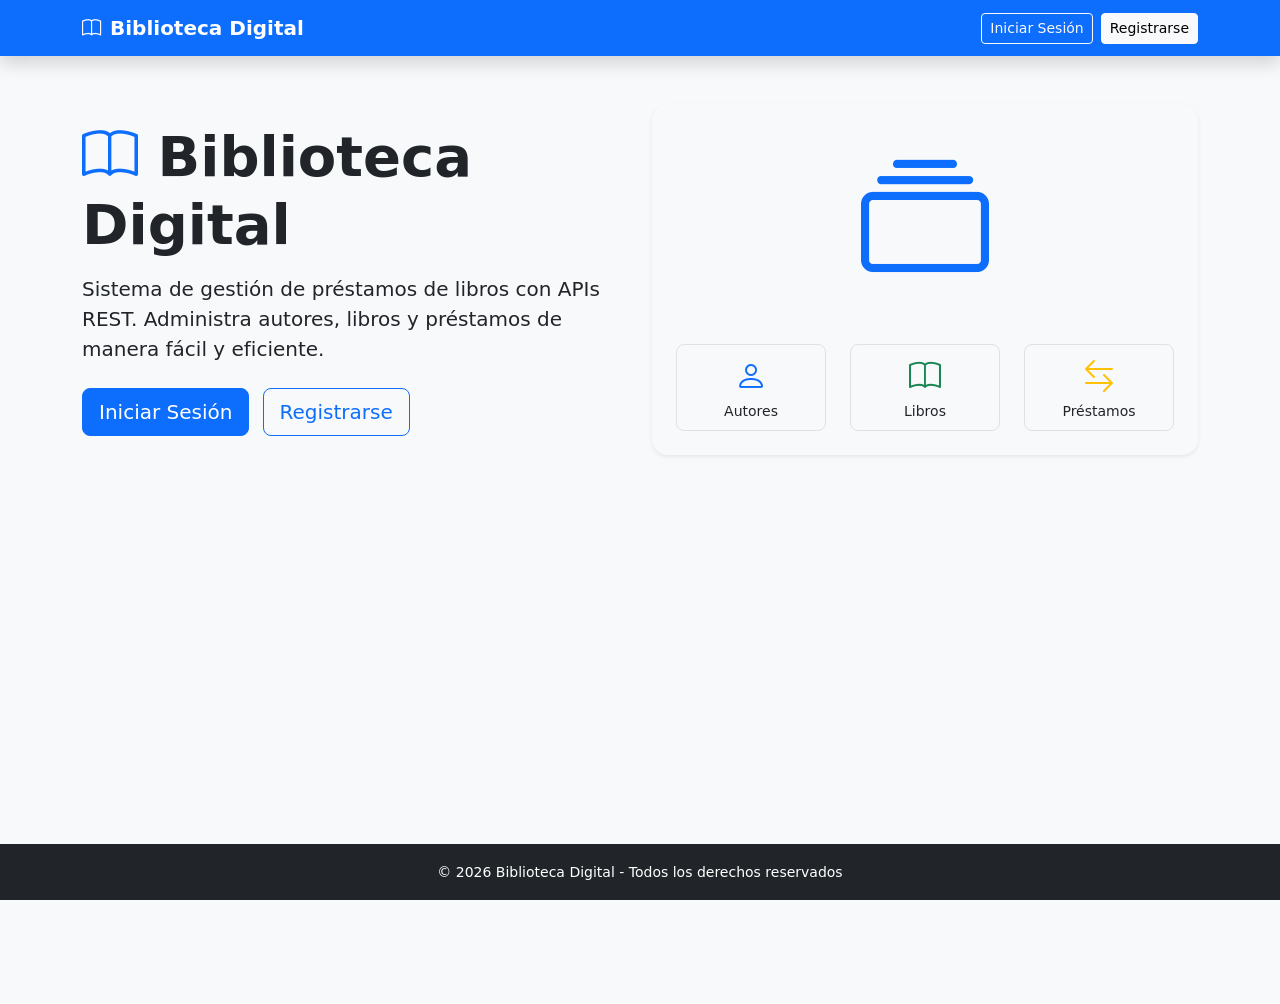
==== index.html @ 7ce8279a "first commit" ====
<!DOCTYPE html>
<html lang="es">
<head>
    <meta charset="UTF-8">
    <meta name="viewport" content="width=device-width, initial-scale=1.0">
    <title>Biblioteca Digital - Inicio</title>
    <!-- Bootstrap 5 -->
    <link href="https://cdn.jsdelivr.net/npm/bootstrap@5.3.0/dist/css/bootstrap.min.css" rel="stylesheet">
    <!-- Bootstrap Icons -->
    <link href="https://cdn.jsdelivr.net/npm/bootstrap-icons@1.11.0/font/bootstrap-icons.css" rel="stylesheet">
    <link href="css/style.css" rel="stylesheet">
</head>
<body>
    <!-- Navbar -->
    <nav class="navbar navbar-expand-lg navbar-dark bg-primary shadow">
        <div class="container">
            <a class="navbar-brand fw-bold" href="index.html">
                <i class="bi bi-book me-2"></i>Biblioteca Digital
            </a>
            <button class="navbar-toggler" type="button" data-bs-toggle="collapse" data-bs-target="#navbarNav">
                <span class="navbar-toggler-icon"></span>
            </button>
            <div class="collapse navbar-collapse" id="navbarNav">
                <ul class="navbar-nav me-auto" id="navMenu">
                    <!-- Las opciones se cargarán dinámicamente según autenticación -->
                </ul>
                <div id="userSection" class="d-flex align-items-center gap-2">
                    <!-- Se carga dinámicamente -->
                </div>
            </div>
        </div>
    </nav>

    <!-- Contenido Principal -->
    <main class="min-vh-100" style="padding-bottom: 60px;">
        <div class="container mt-5">
            <div class="row align-items-center">
                <div class="col-lg-6">
                    <h1 class="display-4 fw-bold">
                        <i class="bi bi-book text-primary"></i> Biblioteca Digital
                    </h1>
                    <p class="lead mt-3">
                        Sistema de gestión de préstamos de libros con APIs REST.
                        Administra autores, libros y préstamos de manera fácil y eficiente.
                    </p>
                    <div class="mt-4" id="homeButtons">
                        <!-- Botones dinámicos según autenticación -->
                    </div>
                </div>
                <div class="col-lg-6 text-center">
                    <div class="bg-light rounded-4 p-4 shadow-sm">
                        <i class="bi bi-collection text-primary" style="font-size: 8rem;"></i>
                        <div class="row mt-4">
                            <div class="col-4">
                                <div class="border rounded-3 p-2">
                                    <i class="bi bi-person text-primary" style="font-size: 2rem;"></i>
                                    <p class="mb-0 small">Autores</p>
                                </div>
                            </div>
                            <div class="col-4">
                                <div class="border rounded-3 p-2">
                                    <i class="bi bi-book text-success" style="font-size: 2rem;"></i>
                                    <p class="mb-0 small">Libros</p>
                                </div>
                            </div>
                            <div class="col-4">
                                <div class="border rounded-3 p-2">
                                    <i class="bi bi-arrow-left-right text-warning" style="font-size: 2rem;"></i>
                                    <p class="mb-0 small">Préstamos</p>
                                </div>
                            </div>
                        </div>
                    </div>
                </div>
            </div>
        </div>
    </main>

    <!-- Footer -->
    <footer class="bg-dark text-white py-3 fixed-bottom">
        <div class="container text-center">
            <small>&copy; 2026 Biblioteca Digital - Todos los derechos reservados</small>
        </div>
    </footer>

    <!-- Scripts -->
    <script src="https://code.jquery.com/jquery-3.7.1.min.js"></script>
    <script src="https://cdn.jsdelivr.net/npm/bootstrap@5.3.0/dist/js/bootstrap.bundle.min.js"></script>
    <script src="js/config.js"></script>
    <script src="js/auth.js"></script>
    <script src="js/main.js"></script>
</body>
</html>
---- css/style.css ----
body {
    background-color: #f8f9fa;
}

.card {
    transition: transform 0.2s, box-shadow 0.2s;
}

.card:hover {
    transform: translateY(-2px);
    box-shadow: 0 8px 20px rgba(0, 0, 0, 0.1) !important;
}

.form-control:focus, .form-select:focus {
    border-color: #86b7fe;
    box-shadow: 0 0 0 0.25rem rgba(13, 110, 253, 0.25);
}

/* Estilos para el navbar */
.navbar-brand {
    font-weight: bold;
}

/* Estilos para las tarjetas de estadísticas */
.display-6 {
    font-size: 2.5rem;
    font-weight: 300;
}
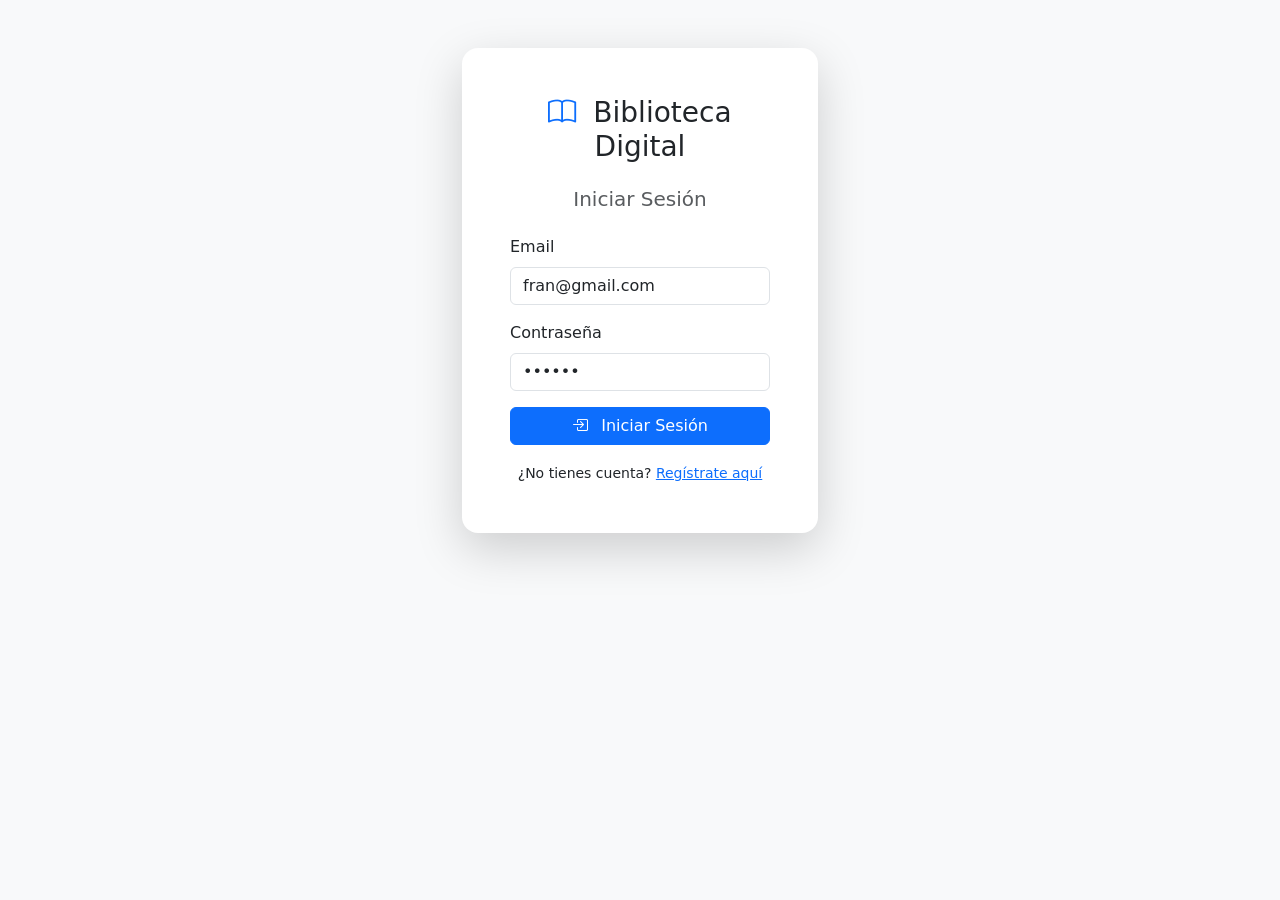
==== commit 1d1865d3: "login" ====
--- a/index.html
+++ b/index.html
@@ -3,91 +3,11 @@
 <head>
     <meta charset="UTF-8">
     <meta name="viewport" content="width=device-width, initial-scale=1.0">
-    <title>Biblioteca Digital - Inicio</title>
-    <!-- Bootstrap 5 -->
-    <link href="https://cdn.jsdelivr.net/npm/bootstrap@5.3.0/dist/css/bootstrap.min.css" rel="stylesheet">
-    <!-- Bootstrap Icons -->
-    <link href="https://cdn.jsdelivr.net/npm/bootstrap-icons@1.11.0/font/bootstrap-icons.css" rel="stylesheet">
-    <link href="css/style.css" rel="stylesheet">
+    <title>Biblioteca Digital</title>
 </head>
 <body>
-    <!-- Navbar -->
-    <nav class="navbar navbar-expand-lg navbar-dark bg-primary shadow">
-        <div class="container">
-            <a class="navbar-brand fw-bold" href="index.html">
-                <i class="bi bi-book me-2"></i>Biblioteca Digital
-            </a>
-            <button class="navbar-toggler" type="button" data-bs-toggle="collapse" data-bs-target="#navbarNav">
-                <span class="navbar-toggler-icon"></span>
-            </button>
-            <div class="collapse navbar-collapse" id="navbarNav">
-                <ul class="navbar-nav me-auto" id="navMenu">
-                    <!-- Las opciones se cargarán dinámicamente según autenticación -->
-                </ul>
-                <div id="userSection" class="d-flex align-items-center gap-2">
-                    <!-- Se carga dinámicamente -->
-                </div>
-            </div>
-        </div>
-    </nav>
-
-    <!-- Contenido Principal -->
-    <main class="min-vh-100" style="padding-bottom: 60px;">
-        <div class="container mt-5">
-            <div class="row align-items-center">
-                <div class="col-lg-6">
-                    <h1 class="display-4 fw-bold">
-                        <i class="bi bi-book text-primary"></i> Biblioteca Digital
-                    </h1>
-                    <p class="lead mt-3">
-                        Sistema de gestión de préstamos de libros con APIs REST.
-                        Administra autores, libros y préstamos de manera fácil y eficiente.
-                    </p>
-                    <div class="mt-4" id="homeButtons">
-                        <!-- Botones dinámicos según autenticación -->
-                    </div>
-                </div>
-                <div class="col-lg-6 text-center">
-                    <div class="bg-light rounded-4 p-4 shadow-sm">
-                        <i class="bi bi-collection text-primary" style="font-size: 8rem;"></i>
-                        <div class="row mt-4">
-                            <div class="col-4">
-                                <div class="border rounded-3 p-2">
-                                    <i class="bi bi-person text-primary" style="font-size: 2rem;"></i>
-                                    <p class="mb-0 small">Autores</p>
-                                </div>
-                            </div>
-                            <div class="col-4">
-                                <div class="border rounded-3 p-2">
-                                    <i class="bi bi-book text-success" style="font-size: 2rem;"></i>
-                                    <p class="mb-0 small">Libros</p>
-                                </div>
-                            </div>
-                            <div class="col-4">
-                                <div class="border rounded-3 p-2">
-                                    <i class="bi bi-arrow-left-right text-warning" style="font-size: 2rem;"></i>
-                                    <p class="mb-0 small">Préstamos</p>
-                                </div>
-                            </div>
-                        </div>
-                    </div>
-                </div>
-            </div>
-        </div>
-    </main>
-
-    <!-- Footer -->
-    <footer class="bg-dark text-white py-3 fixed-bottom">
-        <div class="container text-center">
-            <small>&copy; 2026 Biblioteca Digital - Todos los derechos reservados</small>
-        </div>
-    </footer>
-
-    <!-- Scripts -->
-    <script src="https://code.jquery.com/jquery-3.7.1.min.js"></script>
-    <script src="https://cdn.jsdelivr.net/npm/bootstrap@5.3.0/dist/js/bootstrap.bundle.min.js"></script>
-    <script src="js/config.js"></script>
-    <script src="js/auth.js"></script>
-    <script src="js/main.js"></script>
+    <script>
+        window.location.href = 'login.html';
+    </script>
 </body>
 </html>
